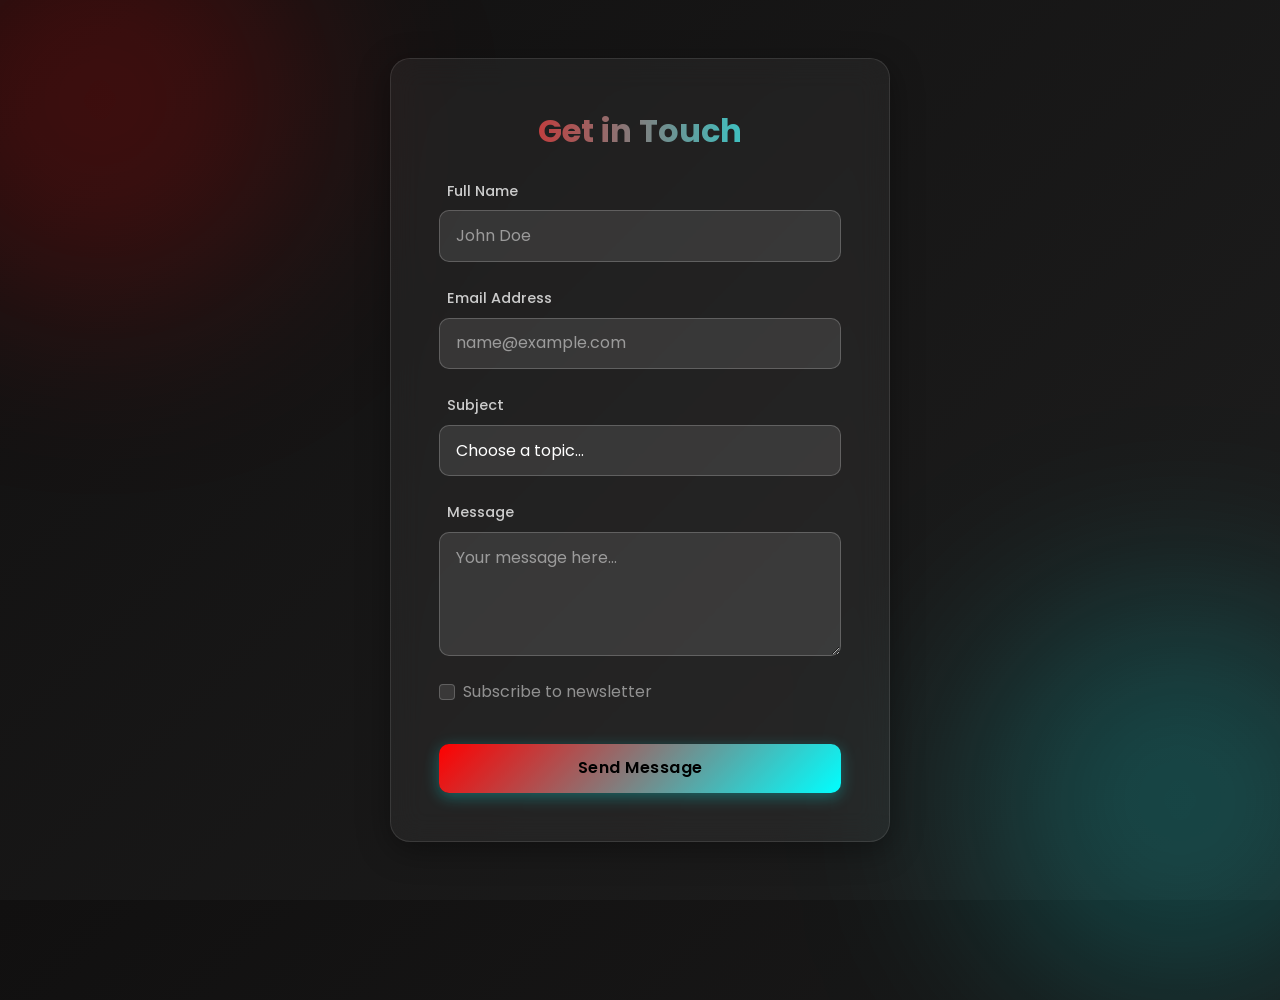
==== form.html @ 22dcad5d "Add files via upload" ====
<!DOCTYPE html>
<html lang="en">

<head>
    <meta charset="UTF-8">
    <meta name="viewport" content="width=device-width, initial-scale=1.0">
    <link href="https://fonts.googleapis.com/css2?family=Poppins:wght@300;400;500;600;700&display=swap"
        rel="stylesheet">
    <link href="https://cdn.jsdelivr.net/npm/bootstrap@5.0.2/dist/css/bootstrap.min.css" rel="stylesheet"
        integrity="sha384-EVSTQN3/azprG1Anm3QDgpJLIm9Nao0Yz1ztcQTwFspd3yD65VohhpuuCOmLASjC" crossorigin="anonymous">
    <title>Contact Me</title>
    <style>
        body {
            font-family: 'Poppins', sans-serif;
            background: linear-gradient(135deg, #111010 0%, #1e1e1e 100%);
            color: #fff;
            min-height: 100vh;
            display: flex;
            align-items: center;
            justify-content: center;
            overflow-x: hidden;
            position: relative;
        }

        /* Animated Background Ornaments */
        body::before,
        body::after {
            content: '';
            position: absolute;
            width: 400px;
            height: 400px;
            border-radius: 50%;
            z-index: -1;
            filter: blur(100px);
        }

        body::before {
            background: rgba(255, 0, 0, 0.2);
            top: -100px;
            left: -100px;
            animation: float 10s infinite alternate;
        }

        body::after {
            background: rgba(0, 255, 255, 0.2);
            bottom: -100px;
            right: -100px;
            animation: float 8s infinite alternate-reverse;
        }

        @keyframes float {
            0% {
                transform: translate(0, 0);
            }

            100% {
                transform: translate(50px, 50px);
            }
        }

        .glass-form {
            background: rgba(255, 255, 255, 0.05);
            backdrop-filter: blur(15px);
            -webkit-backdrop-filter: blur(15px);
            border: 1px solid rgba(255, 255, 255, 0.1);
            border-radius: 20px;
            padding: 3rem;
            box-shadow: 0 8px 32px 0 rgba(0, 0, 0, 0.37);
            max-width: 500px;
            width: 100%;
            transition: transform 0.3s ease;
        }

        .glass-form:hover {
            transform: translateY(-5px);
        }

        legend {
            font-weight: 700;
            font-size: 2rem;
            margin-bottom: 1.5rem;
            background: linear-gradient(to right, #ff0000, #00ffff);
            -webkit-background-clip: text;
            background-clip: text;
            -webkit-text-fill-color: transparent;
            text-align: center;
        }

        .form-label {
            font-weight: 500;
            margin-left: 0.5rem;
            font-size: 0.9rem;
            color: #ccc;
        }

        .form-control,
        .form-select {
            background: rgba(255, 255, 255, 0.1);
            border: 1px solid rgba(255, 255, 255, 0.2);
            color: #fff;
            border-radius: 10px;
            padding: 0.8rem 1rem;
            transition: all 0.3s ease;
        }

        .form-control:focus,
        .form-select:focus {
            background: rgba(255, 255, 255, 0.15);
            border-color: #00ffff;
            box-shadow: 0 0 0 0.2rem rgba(0, 255, 255, 0.25);
            color: #fff;
        }

        .form-control::placeholder {
            color: rgba(255, 255, 255, 0.5);
        }

        .form-check-input {
            background-color: rgba(255, 255, 255, 0.1);
            border-color: rgba(255, 255, 255, 0.2);
        }

        .form-check-input:checked {
            background-color: #ff0000;
            border-color: #ff0000;
        }

        .btn-premium {
            background: linear-gradient(135deg, #ff0000 0%, #00ffff 100%);
            border: none;
            border-radius: 10px;
            padding: 0.8rem 2rem;
            font-weight: 600;
            letter-spacing: 0.5px;
            width: 100%;
            margin-top: 1rem;
            transition: all 0.3s ease;
            box-shadow: 0 4px 15px rgba(0, 255, 255, 0.3);
            color: #000;
            /* Dark text usually looks better on bright cyan/red */
        }

        .btn-premium:hover {
            transform: translateY(-2px);
            box-shadow: 0 8px 25px rgba(0, 255, 255, 0.5);
            background: linear-gradient(135deg, #00ffff 0%, #ff0000 100%);
            color: #000;
        }

        /* Responsive adjustments */
        @media (max-width: 576px) {
            .glass-form {
                padding: 2rem;
                margin: 1rem;
            }
        }
    </style>
</head>

<body>
    <div class="glass-form">
        <form>
            <legend>Get in Touch</legend>
            <div class="mb-4">
                <label for="nameInput" class="form-label">Full Name</label>
                <input type="text" id="nameInput" class="form-control" placeholder="John Doe">
            </div>
            <div class="mb-4">
                <label for="emailInput" class="form-label">Email Address</label>
                <input type="email" id="emailInput" class="form-control" placeholder="name@example.com">
            </div>
            <div class="mb-4">
                <label for="subjectSelect" class="form-label">Subject</label>
                <select id="subjectSelect" class="form-select">
                    <option selected disabled>Choose a topic...</option>
                    <option value="1">General Inquiry</option>
                    <option value="2">Project Proposal</option>
                    <option value="3">Feedback</option>
                </select>
            </div>
            <div class="mb-4">
                <label for="messageInput" class="form-label">Message</label>
                <textarea class="form-control" id="messageInput" rows="4" placeholder="Your message here..."></textarea>
            </div>
            <div class="mb-4 form-check">
                <input type="checkbox" class="form-check-input" id="newsletterCheck">
                <label class="form-check-label text-white-50" for="newsletterCheck">
                    Subscribe to newsletter
                </label>
            </div>
            <button type="submit" class="btn btn-primary btn-premium">Send Message</button>
        </form>
    </div>

    <script src="https://cdn.jsdelivr.net/npm/bootstrap@5.0.2/dist/js/bootstrap.bundle.min.js"
        integrity="sha384-MrcW6ZMFYlzcLA8Nl+NtUVF0sA7MsXsP1UyJoMp4YLEuNSfAP+JcXn/tWtIaxVXM"
        crossorigin="anonymous"></script>
</body>

</html>
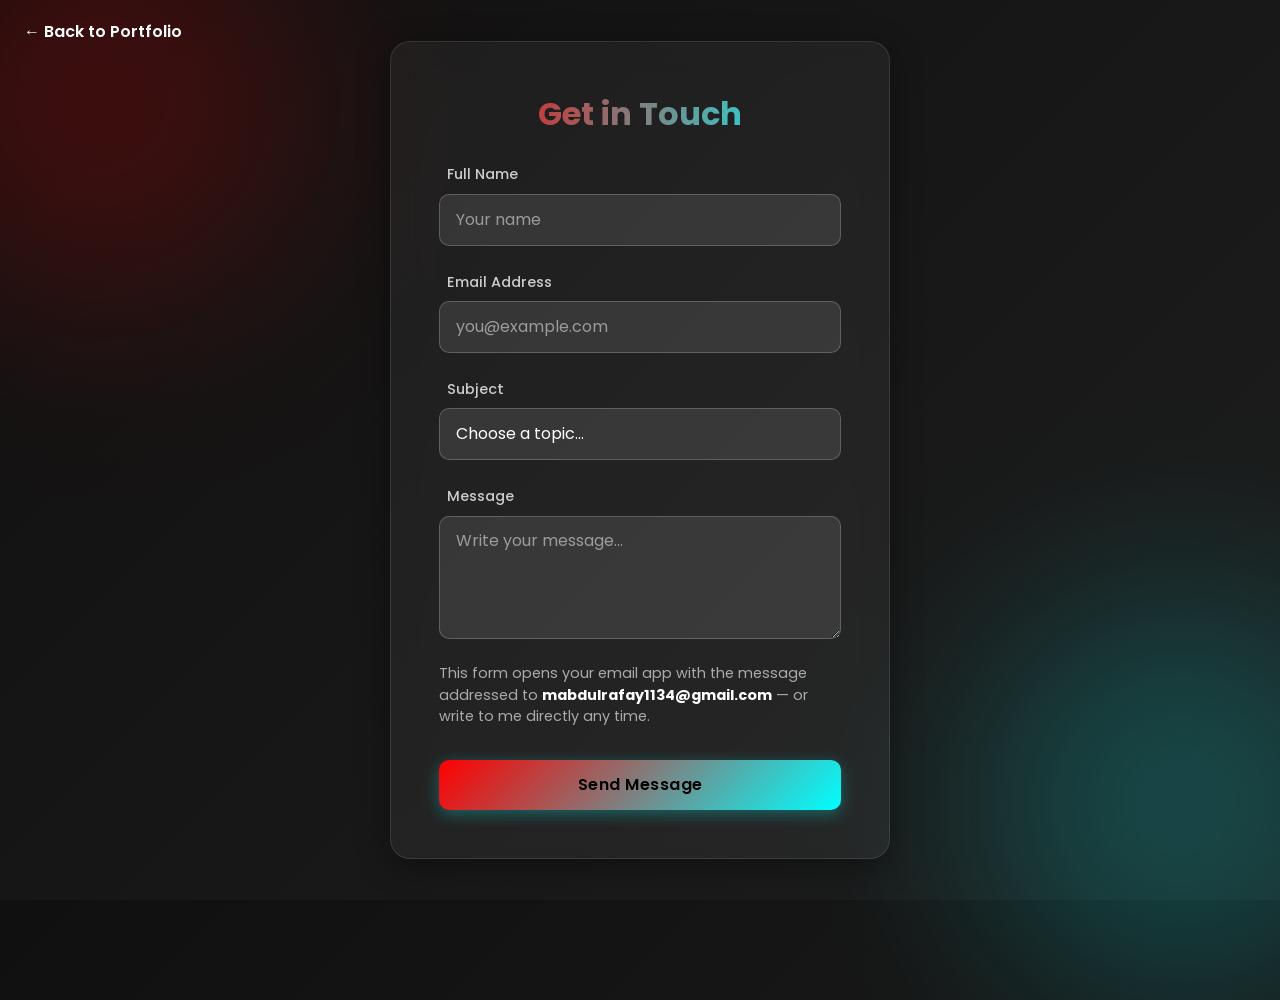
==== commit 475c8b5d: "Professional cleanup: real content, working links, fixed contact form" ====
--- a/form.html
+++ b/form.html
@@ -8,7 +8,7 @@
         rel="stylesheet">
     <link href="https://cdn.jsdelivr.net/npm/bootstrap@5.0.2/dist/css/bootstrap.min.css" rel="stylesheet"
         integrity="sha384-EVSTQN3/azprG1Anm3QDgpJLIm9Nao0Yz1ztcQTwFspd3yD65VohhpuuCOmLASjC" crossorigin="anonymous">
-    <title>Contact Me</title>
+    <title>Contact — Muhammad Abdul Rafay</title>
     <style>
         body {
             font-family: 'Poppins', sans-serif;
@@ -159,15 +159,15 @@
 
 <body>
     <div class="glass-form">
-        <form>
+        <form id="contactForm">
             <legend>Get in Touch</legend>
             <div class="mb-4">
                 <label for="nameInput" class="form-label">Full Name</label>
-                <input type="text" id="nameInput" class="form-control" placeholder="John Doe">
+                <input type="text" id="nameInput" class="form-control" placeholder="Your name" required name="name">
             </div>
             <div class="mb-4">
                 <label for="emailInput" class="form-label">Email Address</label>
-                <input type="email" id="emailInput" class="form-control" placeholder="name@example.com">
+                <input type="email" id="emailInput" class="form-control" placeholder="you@example.com" required name="email">
             </div>
             <div class="mb-4">
                 <label for="subjectSelect" class="form-label">Subject</label>
@@ -180,18 +180,27 @@
             </div>
             <div class="mb-4">
                 <label for="messageInput" class="form-label">Message</label>
-                <textarea class="form-control" id="messageInput" rows="4" placeholder="Your message here..."></textarea>
-            </div>
-            <div class="mb-4 form-check">
-                <input type="checkbox" class="form-check-input" id="newsletterCheck">
-                <label class="form-check-label text-white-50" for="newsletterCheck">
-                    Subscribe to newsletter
-                </label>
-            </div>
+                <textarea class="form-control" id="messageInput" rows="4" placeholder="Write your message..." required name="message"></textarea>
+            </div>
+            <p style="color:#aaa;font-size:.9rem;margin-bottom:1rem;">This form opens your email app with the message addressed to <b style="color:#fff;">mabdulrafay1134@gmail.com</b> — or write to me directly any time.</p>
             <button type="submit" class="btn btn-primary btn-premium">Send Message</button>
         </form>
     </div>
-
+    <a href="./index.html" style="position:absolute;top:20px;left:24px;color:#fff;text-decoration:none;font-weight:600;">← Back to Portfolio</a>
+
+    <script>
+    document.getElementById('contactForm').addEventListener('submit', function (e) {
+        e.preventDefault();
+        var name = document.getElementById('nameInput').value.trim();
+        var email = document.getElementById('emailInput').value.trim();
+        var topic = document.getElementById('subjectSelect');
+        var topicText = topic.options[topic.selectedIndex] ? topic.options[topic.selectedIndex].text : 'General Inquiry';
+        var msg = document.getElementById('messageInput').value.trim();
+        var subject = encodeURIComponent('Portfolio Contact: ' + topicText);
+        var body = encodeURIComponent(msg + '\n\n— ' + name + ' (' + email + ')');
+        window.location.href = 'mailto:mabdulrafay1134@gmail.com?subject=' + subject + '&body=' + body;
+    });
+    </script>
     <script src="https://cdn.jsdelivr.net/npm/bootstrap@5.0.2/dist/js/bootstrap.bundle.min.js"
         integrity="sha384-MrcW6ZMFYlzcLA8Nl+NtUVF0sA7MsXsP1UyJoMp4YLEuNSfAP+JcXn/tWtIaxVXM"
         crossorigin="anonymous"></script>
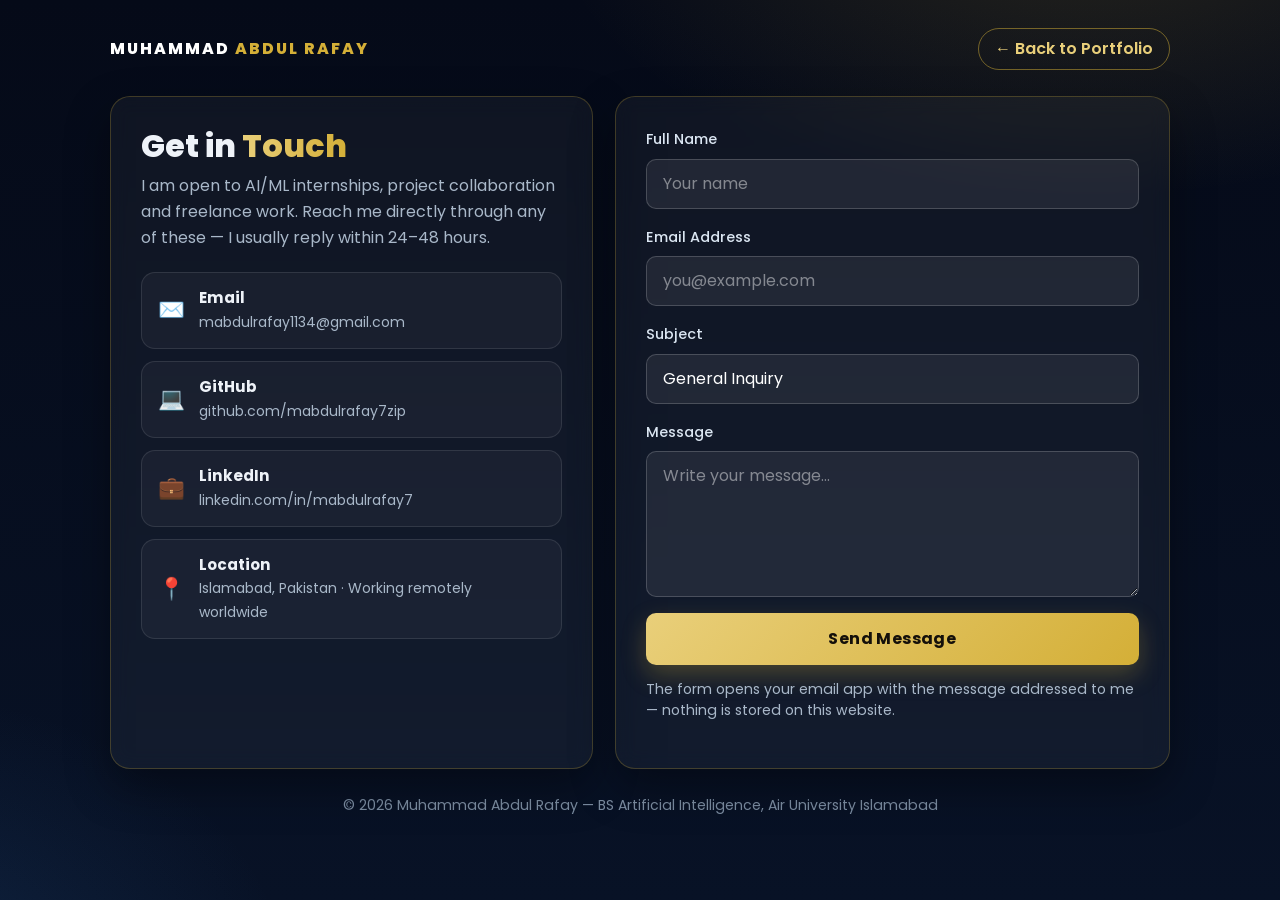
==== commit 6e3d0fa2: "Professional contact page redesign" ====
--- a/form.html
+++ b/form.html
@@ -1,209 +1,142 @@
 <!DOCTYPE html>
 <html lang="en">
+<head>
+<meta charset="UTF-8">
+<meta name="viewport" content="width=device-width, initial-scale=1.0">
+<title>Contact — Muhammad Abdul Rafay</title>
+<meta name="description" content="Contact Muhammad Abdul Rafay — BS Artificial Intelligence, Air University Islamabad. Open to AI/ML internships, projects and collaboration.">
+<link rel="preconnect" href="https://fonts.googleapis.com">
+<link rel="preconnect" href="https://fonts.gstatic.com" crossorigin>
+<link href="https://fonts.googleapis.com/css2?family=Poppins:wght@300;400;500;600;700;800&display=swap" rel="stylesheet">
+<link href="https://cdn.jsdelivr.net/npm/bootstrap@5.0.2/dist/css/bootstrap.min.css" rel="stylesheet">
+<style>
+  :root{ --gold:#d4af37; --gold2:#e9cf7a; --ink:#eef2f8; --mut:#a9b8c9; }
+  *{ box-sizing:border-box; }
+  body{
+    font-family:'Poppins',sans-serif; color:var(--ink); min-height:100vh;
+    background:
+      radial-gradient(900px 480px at 85% -10%, rgba(212,175,55,.16), transparent 60%),
+      radial-gradient(700px 500px at -10% 110%, rgba(47,109,179,.20), transparent 60%),
+      linear-gradient(180deg,#050a18,#081226);
+    padding: 28px 16px 40px;
+  }
+  .topbar{ max-width:1060px; margin:0 auto 26px; display:flex; justify-content:space-between; align-items:center; gap:12px; flex-wrap:wrap; }
+  .brand{ font-weight:800; letter-spacing:2px; color:#fff; font-size:.98rem; }
+  .brand span{ color:var(--gold); }
+  .back{ color:var(--gold2); text-decoration:none; font-weight:600; border:1px solid rgba(212,175,55,.5); padding:8px 16px; border-radius:999px; transition:.2s; }
+  .back:hover{ background:rgba(212,175,55,.14); color:#fff; }
+  .wrap{ max-width:1060px; margin:0 auto; display:grid; grid-template-columns: 1fr 1.15fr; gap:22px; }
+  @media (max-width: 860px){ .wrap{ grid-template-columns:1fr; } }
+  .panel{
+    background: rgba(255,255,255,.045); border:1px solid rgba(212,175,55,.25);
+    border-radius:20px; padding:30px; backdrop-filter: blur(10px);
+    box-shadow: 0 18px 44px rgba(0,0,0,.35);
+  }
+  h1{ font-size:2rem; font-weight:800; margin-bottom:8px; }
+  h1 .g{ background:linear-gradient(92deg,var(--gold2),var(--gold)); -webkit-background-clip:text; background-clip:text; color:transparent; }
+  .sub{ color:var(--mut); line-height:1.6; margin-bottom:22px; }
+  .ccard{
+    display:flex; gap:14px; align-items:center; text-decoration:none; color:var(--ink);
+    background: rgba(255,255,255,.04); border:1px solid rgba(255,255,255,.10);
+    border-radius:14px; padding:14px 16px; margin-bottom:12px; transition:.2s;
+  }
+  .ccard:hover{ border-color:rgba(212,175,55,.6); transform:translateY(-2px); color:#fff; }
+  .ccard .ic{ font-size:1.35rem; }
+  .ccard b{ display:block; font-size:.95rem; }
+  .ccard small{ color:var(--mut); }
+  .form-label{ font-weight:500; font-size:.9rem; color:#dbe6f2; }
+  .form-control,.form-select{
+    background: rgba(255,255,255,.07); border:1px solid rgba(255,255,255,.18); color:#fff;
+    border-radius:10px; padding:.75rem 1rem;
+  }
+  .form-control:focus,.form-select:focus{
+    background: rgba(255,255,255,.10); border-color:var(--gold); color:#fff;
+    box-shadow:0 0 0 .2rem rgba(212,175,55,.22);
+  }
+  .form-control::placeholder{ color:rgba(255,255,255,.45); }
+  .form-select option{ color:#111; }
+  .btn-gold{
+    background:linear-gradient(135deg,var(--gold2),var(--gold)); color:#14100a; border:none;
+    font-weight:700; letter-spacing:.4px; border-radius:10px; padding:.85rem 2rem; width:100%;
+    transition:.2s; box-shadow:0 10px 24px rgba(212,175,55,.28);
+  }
+  .btn-gold:hover{ transform:translateY(-2px); box-shadow:0 14px 30px rgba(212,175,55,.4); color:#14100a; }
+  .note{ color:var(--mut); font-size:.88rem; margin-top:14px; line-height:1.55; }
+  footer{ max-width:1060px; margin:26px auto 0; text-align:center; color:#7d8ea3; font-size:.88rem; }
+</style>
+</head>
+<body>
 
-<head>
-    <meta charset="UTF-8">
-    <meta name="viewport" content="width=device-width, initial-scale=1.0">
-    <link href="https://fonts.googleapis.com/css2?family=Poppins:wght@300;400;500;600;700&display=swap"
-        rel="stylesheet">
-    <link href="https://cdn.jsdelivr.net/npm/bootstrap@5.0.2/dist/css/bootstrap.min.css" rel="stylesheet"
-        integrity="sha384-EVSTQN3/azprG1Anm3QDgpJLIm9Nao0Yz1ztcQTwFspd3yD65VohhpuuCOmLASjC" crossorigin="anonymous">
-    <title>Contact — Muhammad Abdul Rafay</title>
-    <style>
-        body {
-            font-family: 'Poppins', sans-serif;
-            background: linear-gradient(135deg, #111010 0%, #1e1e1e 100%);
-            color: #fff;
-            min-height: 100vh;
-            display: flex;
-            align-items: center;
-            justify-content: center;
-            overflow-x: hidden;
-            position: relative;
-        }
+<div class="topbar">
+  <div class="brand">MUHAMMAD <span>ABDUL RAFAY</span></div>
+  <a class="back" href="./index.html">← Back to Portfolio</a>
+</div>
 
-        /* Animated Background Ornaments */
-        body::before,
-        body::after {
-            content: '';
-            position: absolute;
-            width: 400px;
-            height: 400px;
-            border-radius: 50%;
-            z-index: -1;
-            filter: blur(100px);
-        }
+<div class="wrap">
+  <div class="panel">
+    <h1>Get in <span class="g">Touch</span></h1>
+    <p class="sub">I am open to AI/ML internships, project collaboration and freelance work. Reach me directly through any of these — I usually reply within 24–48 hours.</p>
 
-        body::before {
-            background: rgba(255, 0, 0, 0.2);
-            top: -100px;
-            left: -100px;
-            animation: float 10s infinite alternate;
-        }
+    <a class="ccard" href="mailto:mabdulrafay1134@gmail.com">
+      <span class="ic">✉️</span>
+      <span><b>Email</b><small>mabdulrafay1134@gmail.com</small></span>
+    </a>
+    <a class="ccard" href="https://github.com/mabdulrafay7zip" target="_blank" rel="noopener">
+      <span class="ic">💻</span>
+      <span><b>GitHub</b><small>github.com/mabdulrafay7zip</small></span>
+    </a>
+    <a class="ccard" href="https://www.linkedin.com/in/mabdulrafay7" target="_blank" rel="noopener">
+      <span class="ic">💼</span>
+      <span><b>LinkedIn</b><small>linkedin.com/in/mabdulrafay7</small></span>
+    </a>
+    <div class="ccard" style="cursor:default;">
+      <span class="ic">📍</span>
+      <span><b>Location</b><small>Islamabad, Pakistan · Working remotely worldwide</small></span>
+    </div>
+  </div>
 
-        body::after {
-            background: rgba(0, 255, 255, 0.2);
-            bottom: -100px;
-            right: -100px;
-            animation: float 8s infinite alternate-reverse;
-        }
+  <div class="panel">
+    <form id="contactForm">
+      <div class="mb-3">
+        <label for="nameInput" class="form-label">Full Name</label>
+        <input type="text" id="nameInput" name="name" class="form-control" placeholder="Your name" required>
+      </div>
+      <div class="mb-3">
+        <label for="emailInput" class="form-label">Email Address</label>
+        <input type="email" id="emailInput" name="email" class="form-control" placeholder="you@example.com" required>
+      </div>
+      <div class="mb-3">
+        <label for="subjectSelect" class="form-label">Subject</label>
+        <select id="subjectSelect" class="form-select">
+          <option selected>General Inquiry</option>
+          <option>Internship Opportunity</option>
+          <option>Project Proposal</option>
+          <option>Feedback</option>
+        </select>
+      </div>
+      <div class="mb-3">
+        <label for="messageInput" class="form-label">Message</label>
+        <textarea class="form-control" id="messageInput" name="message" rows="5" placeholder="Write your message..." required></textarea>
+      </div>
+      <button type="submit" class="btn btn-gold">Send Message</button>
+      <p class="note">The form opens your email app with the message addressed to me — nothing is stored on this website.</p>
+    </form>
+  </div>
+</div>
 
-        @keyframes float {
-            0% {
-                transform: translate(0, 0);
-            }
+<footer>© 2026 Muhammad Abdul Rafay — BS Artificial Intelligence, Air University Islamabad</footer>
 
-            100% {
-                transform: translate(50px, 50px);
-            }
-        }
-
-        .glass-form {
-            background: rgba(255, 255, 255, 0.05);
-            backdrop-filter: blur(15px);
-            -webkit-backdrop-filter: blur(15px);
-            border: 1px solid rgba(255, 255, 255, 0.1);
-            border-radius: 20px;
-            padding: 3rem;
-            box-shadow: 0 8px 32px 0 rgba(0, 0, 0, 0.37);
-            max-width: 500px;
-            width: 100%;
-            transition: transform 0.3s ease;
-        }
-
-        .glass-form:hover {
-            transform: translateY(-5px);
-        }
-
-        legend {
-            font-weight: 700;
-            font-size: 2rem;
-            margin-bottom: 1.5rem;
-            background: linear-gradient(to right, #ff0000, #00ffff);
-            -webkit-background-clip: text;
-            background-clip: text;
-            -webkit-text-fill-color: transparent;
-            text-align: center;
-        }
-
-        .form-label {
-            font-weight: 500;
-            margin-left: 0.5rem;
-            font-size: 0.9rem;
-            color: #ccc;
-        }
-
-        .form-control,
-        .form-select {
-            background: rgba(255, 255, 255, 0.1);
-            border: 1px solid rgba(255, 255, 255, 0.2);
-            color: #fff;
-            border-radius: 10px;
-            padding: 0.8rem 1rem;
-            transition: all 0.3s ease;
-        }
-
-        .form-control:focus,
-        .form-select:focus {
-            background: rgba(255, 255, 255, 0.15);
-            border-color: #00ffff;
-            box-shadow: 0 0 0 0.2rem rgba(0, 255, 255, 0.25);
-            color: #fff;
-        }
-
-        .form-control::placeholder {
-            color: rgba(255, 255, 255, 0.5);
-        }
-
-        .form-check-input {
-            background-color: rgba(255, 255, 255, 0.1);
-            border-color: rgba(255, 255, 255, 0.2);
-        }
-
-        .form-check-input:checked {
-            background-color: #ff0000;
-            border-color: #ff0000;
-        }
-
-        .btn-premium {
-            background: linear-gradient(135deg, #ff0000 0%, #00ffff 100%);
-            border: none;
-            border-radius: 10px;
-            padding: 0.8rem 2rem;
-            font-weight: 600;
-            letter-spacing: 0.5px;
-            width: 100%;
-            margin-top: 1rem;
-            transition: all 0.3s ease;
-            box-shadow: 0 4px 15px rgba(0, 255, 255, 0.3);
-            color: #000;
-            /* Dark text usually looks better on bright cyan/red */
-        }
-
-        .btn-premium:hover {
-            transform: translateY(-2px);
-            box-shadow: 0 8px 25px rgba(0, 255, 255, 0.5);
-            background: linear-gradient(135deg, #00ffff 0%, #ff0000 100%);
-            color: #000;
-        }
-
-        /* Responsive adjustments */
-        @media (max-width: 576px) {
-            .glass-form {
-                padding: 2rem;
-                margin: 1rem;
-            }
-        }
-    </style>
-</head>
-
-<body>
-    <div class="glass-form">
-        <form id="contactForm">
-            <legend>Get in Touch</legend>
-            <div class="mb-4">
-                <label for="nameInput" class="form-label">Full Name</label>
-                <input type="text" id="nameInput" class="form-control" placeholder="Your name" required name="name">
-            </div>
-            <div class="mb-4">
-                <label for="emailInput" class="form-label">Email Address</label>
-                <input type="email" id="emailInput" class="form-control" placeholder="you@example.com" required name="email">
-            </div>
-            <div class="mb-4">
-                <label for="subjectSelect" class="form-label">Subject</label>
-                <select id="subjectSelect" class="form-select">
-                    <option selected disabled>Choose a topic...</option>
-                    <option value="1">General Inquiry</option>
-                    <option value="2">Project Proposal</option>
-                    <option value="3">Feedback</option>
-                </select>
-            </div>
-            <div class="mb-4">
-                <label for="messageInput" class="form-label">Message</label>
-                <textarea class="form-control" id="messageInput" rows="4" placeholder="Write your message..." required name="message"></textarea>
-            </div>
-            <p style="color:#aaa;font-size:.9rem;margin-bottom:1rem;">This form opens your email app with the message addressed to <b style="color:#fff;">mabdulrafay1134@gmail.com</b> — or write to me directly any time.</p>
-            <button type="submit" class="btn btn-primary btn-premium">Send Message</button>
-        </form>
-    </div>
-    <a href="./index.html" style="position:absolute;top:20px;left:24px;color:#fff;text-decoration:none;font-weight:600;">← Back to Portfolio</a>
-
-    <script>
-    document.getElementById('contactForm').addEventListener('submit', function (e) {
-        e.preventDefault();
-        var name = document.getElementById('nameInput').value.trim();
-        var email = document.getElementById('emailInput').value.trim();
-        var topic = document.getElementById('subjectSelect');
-        var topicText = topic.options[topic.selectedIndex] ? topic.options[topic.selectedIndex].text : 'General Inquiry';
-        var msg = document.getElementById('messageInput').value.trim();
-        var subject = encodeURIComponent('Portfolio Contact: ' + topicText);
-        var body = encodeURIComponent(msg + '\n\n— ' + name + ' (' + email + ')');
-        window.location.href = 'mailto:mabdulrafay1134@gmail.com?subject=' + subject + '&body=' + body;
-    });
-    </script>
-    <script src="https://cdn.jsdelivr.net/npm/bootstrap@5.0.2/dist/js/bootstrap.bundle.min.js"
-        integrity="sha384-MrcW6ZMFYlzcLA8Nl+NtUVF0sA7MsXsP1UyJoMp4YLEuNSfAP+JcXn/tWtIaxVXM"
-        crossorigin="anonymous"></script>
+<script>
+document.getElementById('contactForm').addEventListener('submit', function (e) {
+  e.preventDefault();
+  var name = document.getElementById('nameInput').value.trim();
+  var email = document.getElementById('emailInput').value.trim();
+  var topic = document.getElementById('subjectSelect').value;
+  var msg = document.getElementById('messageInput').value.trim();
+  var subject = encodeURIComponent('Portfolio Contact: ' + topic);
+  var body = encodeURIComponent(msg + '\n\n— ' + name + ' (' + email + ')');
+  window.location.href = 'mailto:mabdulrafay1134@gmail.com?subject=' + subject + '&body=' + body;
+});
+</script>
 </body>
-
-</html>+</html>
